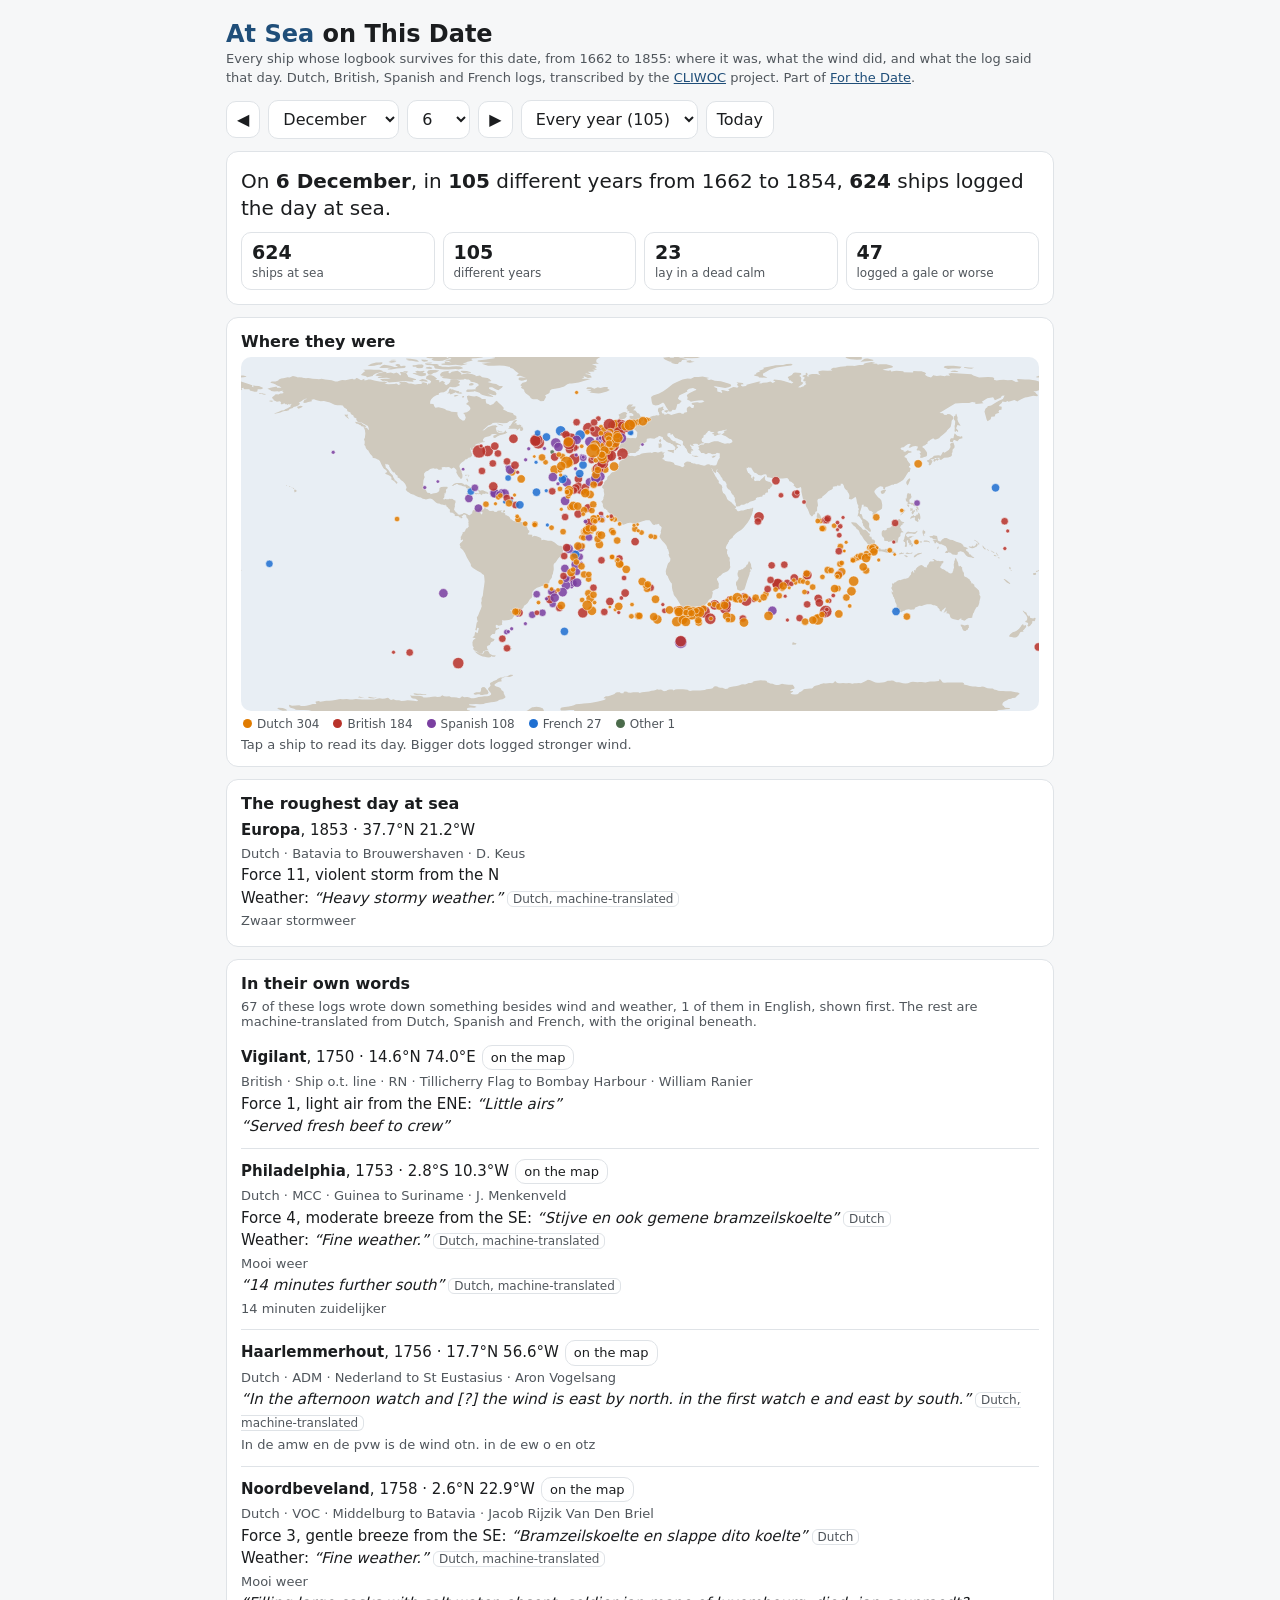
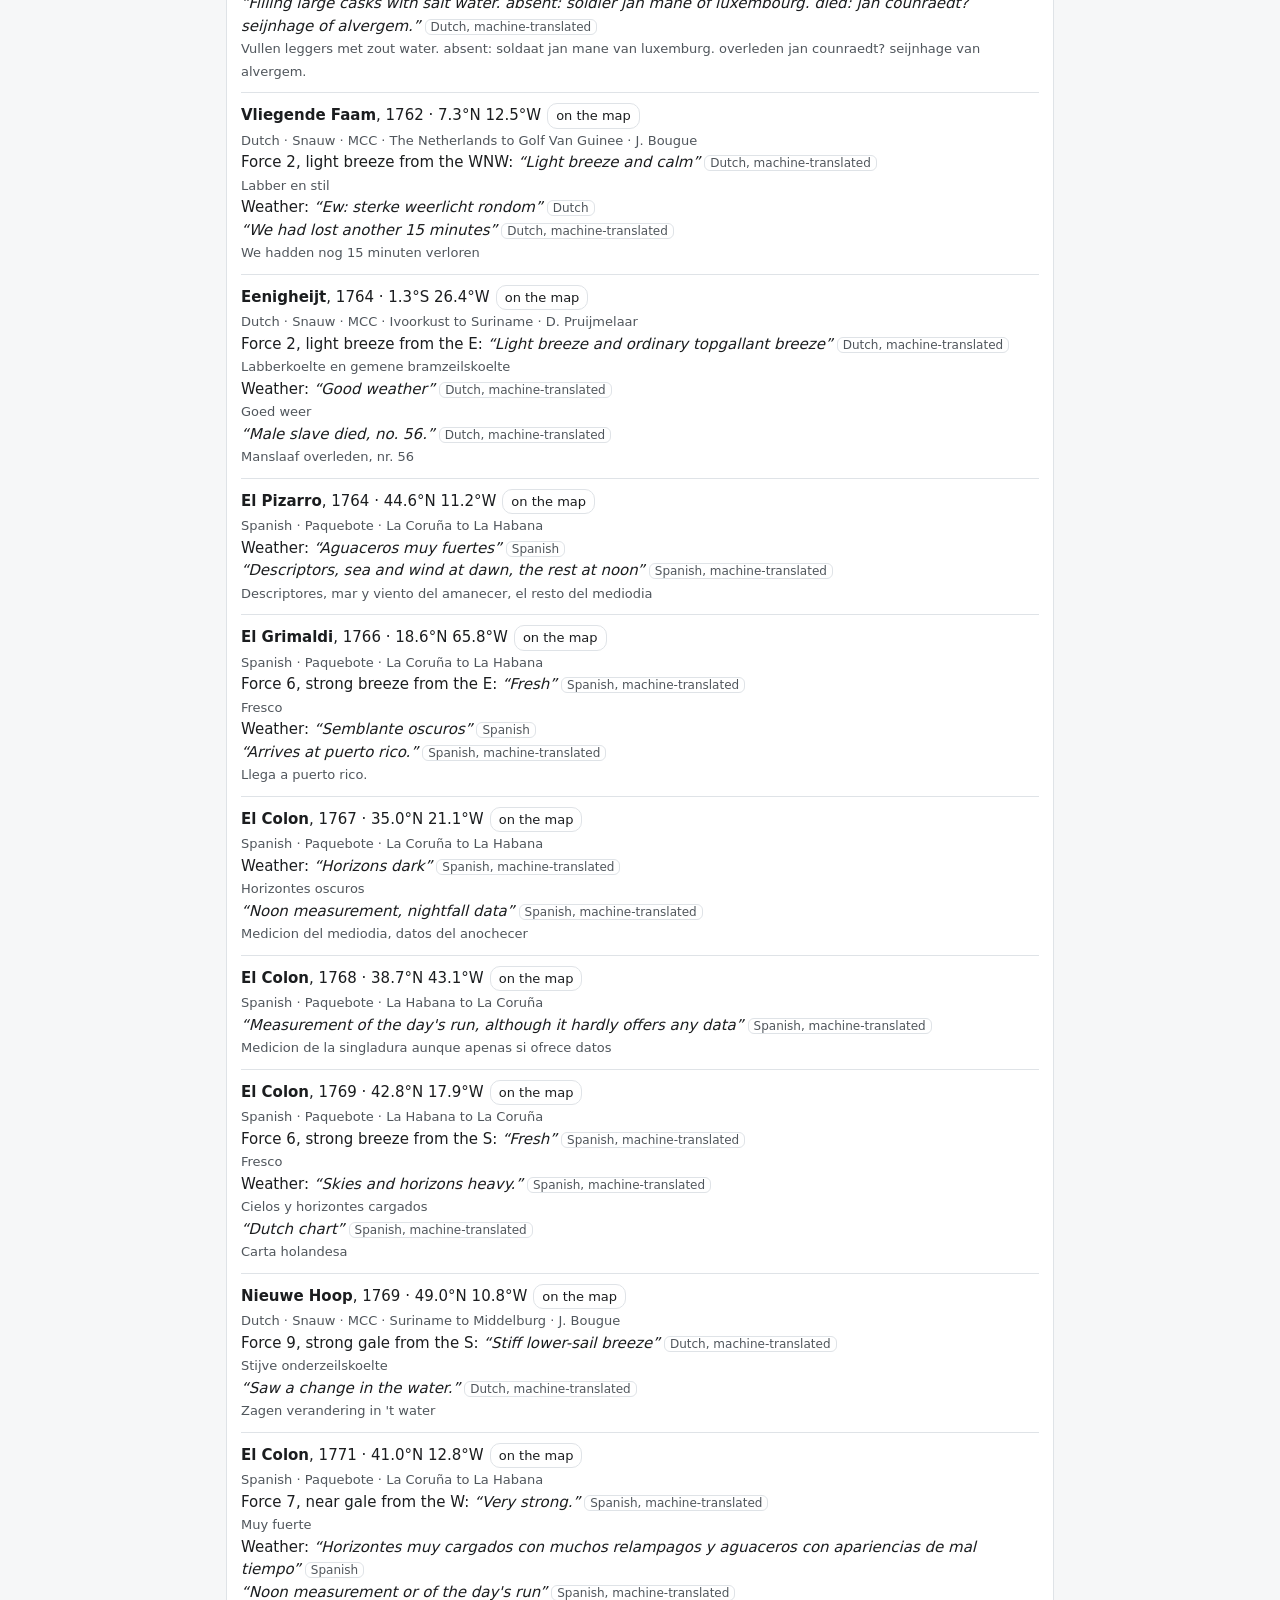
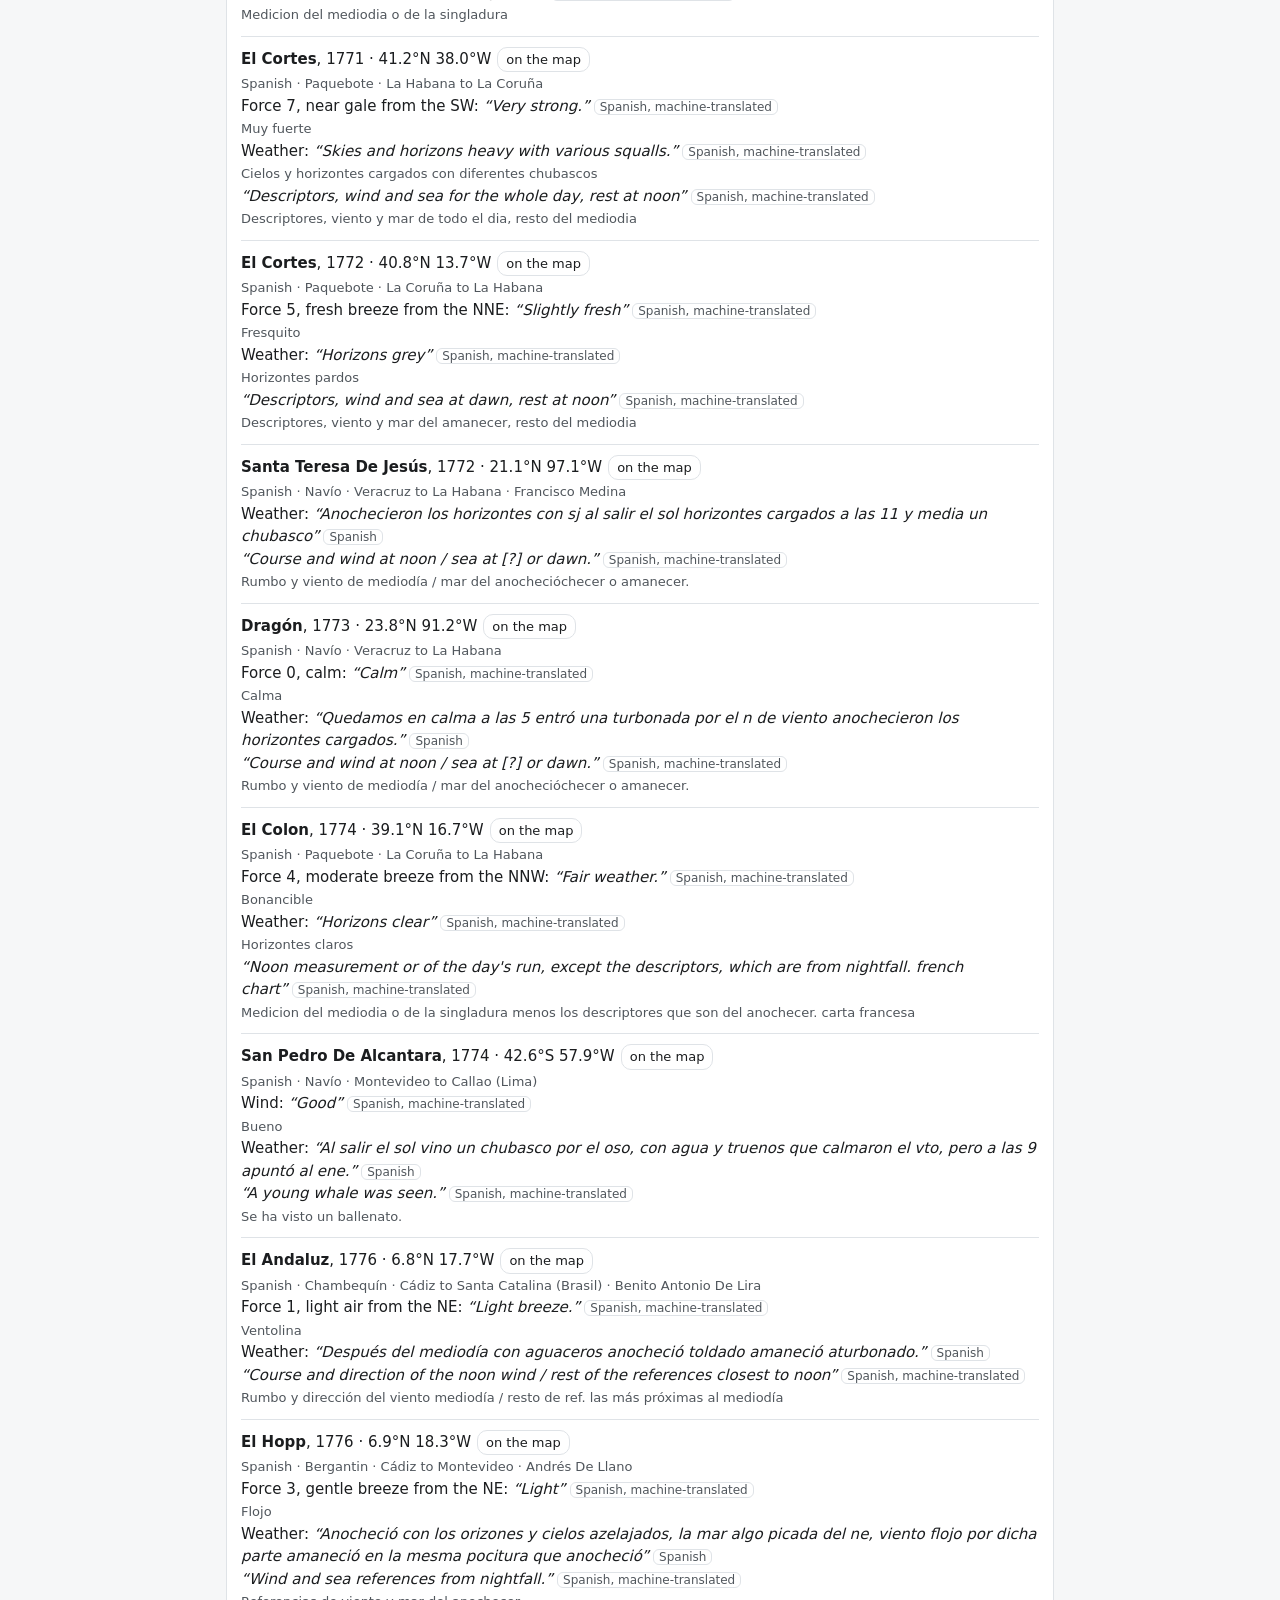
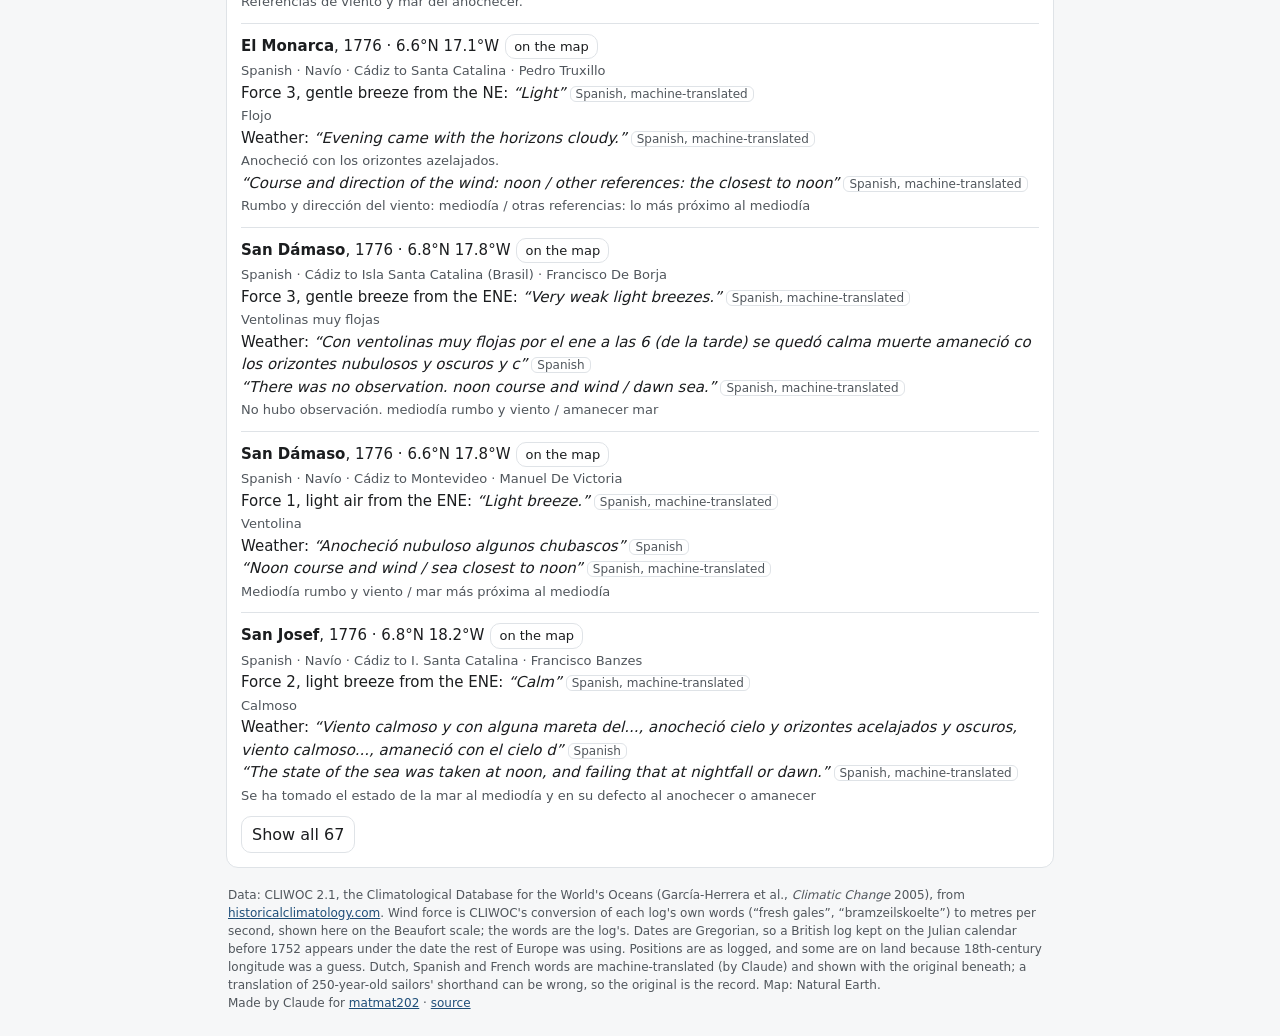
==== at-sea/index.html @ 1b6b8deb "Update For the Date 2026-11-05 🤖 Generated with [Claude Code](https://claude.com/claude-code)" ====
<!doctype html>
<html lang="en">
<head>
<meta charset="utf-8">
<meta name="viewport" content="width=device-width,initial-scale=1">
<title>At Sea on This Date · every ship that logged today, 1662–1855</title>
<link rel="icon" href="data:image/svg+xml,%3Csvg xmlns='http://www.w3.org/2000/svg' viewBox='0 0 32 32'%3E%3Crect width='32' height='32' rx='6' fill='%231f4e79'/%3E%3Cpath d='M16 5v17M9 20h14l-3 5h-8z M16 6l7 11h-7z' fill='%23fff' stroke='%23fff' stroke-width='1.5' stroke-linejoin='round'/%3E%3C/svg%3E">
<meta name="theme-color" content="#1f4e79">
<meta name="description" content="Every ship whose logbook survives for today's date, 1662–1855: where it was, what the wind did, and what the log said, from 254,642 days of Dutch, British, Spanish and French logs (CLIWOC).">
<meta property="og:type" content="website">
<meta property="og:url" content="https://matmat202.github.io/for-the-date/at-sea/">
<meta property="og:title" content="At Sea on This Date">
<meta property="og:description" content="Every ship that logged today's date, 1662–1855, in its own words.">
<style>
:root{color-scheme:light;--ground:#f6f7f8;--card:#fff;--ink:#1b1d1f;--ink-2:#50565c;--line:#dfe3e7;
  --accent:#1f4e79;--sea:#e8eef4;--land:#cfc9bd;
  --n-br:#b8322a;--n-du:#e07b00;--n-sp:#7a3fa0;--n-fr:#1f6fd1;--n-ot:#4b6b4b;
  --f-ui:system-ui,-apple-system,"Segoe UI",sans-serif}
@media (prefers-color-scheme:dark){:root{color-scheme:dark;--ground:#121416;--card:#1b1e21;--ink:#eef0f2;--ink-2:#b5bcc3;
  --line:#33383d;--accent:#8fc1ee;--sea:#16222e;--land:#4a463f;
  --n-br:#ff7a6e;--n-du:#ffb347;--n-sp:#c79bea;--n-fr:#7ab4ff;--n-ot:#9cc79c}}
*{box-sizing:border-box}
body{margin:0;background:var(--ground);color:var(--ink);font-family:var(--f-ui);font-size:15px}
main{max-width:860px;margin:0 auto;padding:16px}
h1{font-size:24px;margin:4px 0 2px}h1 span{color:var(--accent)}
.sub{color:var(--ink-2);font-size:13px;margin:0 0 12px;line-height:1.45}
a{color:var(--accent)}
:focus-visible{outline:3px solid var(--accent);outline-offset:2px}
.row{display:flex;flex-wrap:wrap;gap:8px;align-items:center;margin:0 0 8px}
select,button{font:inherit;font-size:16px;padding:8px 10px;border:1px solid var(--line);border-radius:10px;background:var(--card);color:var(--ink)}
button{cursor:pointer}
.v{position:absolute;width:1px;height:1px;overflow:hidden;clip:rect(0 0 0 0)}
.card{background:var(--card);border:1px solid var(--line);border-radius:12px;padding:14px;margin:12px 0 0}
.card h2{font-size:16px;margin:0 0 6px}
.big{font-size:20px;margin:2px 0 4px;line-height:1.35}
.big b{font-variant-numeric:tabular-nums}
.facts{display:grid;grid-template-columns:repeat(4,1fr);gap:8px;margin:10px 0 0;padding:0;list-style:none}
.facts li{border:1px solid var(--line);border-radius:10px;padding:8px 10px}
.facts b{display:block;font-size:19px;font-variant-numeric:tabular-nums}
.facts span{font-size:12px;color:var(--ink-2)}
#map svg{display:block;width:100%;height:auto;border-radius:10px}
#map .sea{fill:var(--sea)}#map .land{fill:var(--land)}
#map circle{stroke:var(--card);stroke-width:.25;cursor:pointer;opacity:.85}
#map circle.on{stroke:var(--ink);stroke-width:.9;opacity:1}
.n-BRITISH{fill:var(--n-br);background:var(--n-br)}.n-DUTCH{fill:var(--n-du);background:var(--n-du)}
.n-SPANISH{fill:var(--n-sp);background:var(--n-sp)}.n-FRENCH{fill:var(--n-fr);background:var(--n-fr)}
.n-OTHER{fill:var(--n-ot);background:var(--n-ot)}
.key{display:flex;gap:14px;font-size:12px;color:var(--ink-2);margin:6px 2px 0;flex-wrap:wrap}
.key i{display:inline-block;width:9px;height:9px;border-radius:50%;margin-right:5px}
.ship{margin:0;line-height:1.5}
.ship .who{font-weight:650}
.ship .meta{color:var(--ink-2);font-size:13px}
.ship q{font-style:italic}
.ship .orig{font-size:13px;color:var(--ink-2)}
.ship .lang{font-size:12px;color:var(--ink-2);border:1px solid var(--line);border-radius:6px;padding:0 5px;margin-left:4px}
ol.words{list-style:none;margin:0;padding:0}
ol.words li{border-top:1px solid var(--line);padding:10px 0}
ol.words li:first-child{border-top:0}
ol.words button.go{padding:2px 8px;font-size:13px;margin-left:6px}
.msg{color:var(--ink-2)}
footer{font-size:12px;color:var(--ink-2);line-height:1.5;margin:18px 2px 8px}
[hidden]{display:none!important}
@media (max-width:560px){.facts{grid-template-columns:repeat(2,1fr)}}
</style>
</head>
<body>
<main>
<h1><span>At Sea</span> on This Date</h1>
<p class="sub">Every ship whose logbook survives for this date, from 1662 to 1855: where it was, what the wind did, and
what the log said that day. Dutch, British, Spanish and French logs, transcribed by the
<a href="https://www.historicalclimatology.com/cliwoc.html">CLIWOC</a> project. Part of <a href="../">For the Date</a>.</p>
<div class="row">
  <button type="button" id="prev" aria-label="Previous date">◀</button>
  <label class="v" for="mo">Month</label><select id="mo"></select>
  <label class="v" for="dy">Day</label><select id="dy"></select>
  <button type="button" id="next" aria-label="Next date">▶</button>
  <label class="v" for="yr">Year</label><select id="yr"><option value="">Every year</option></select>
  <button type="button" id="today">Today</button>
</div>
<section class="card" aria-live="polite">
  <p class="big" id="big"><span class="msg">Loading the logs…</span></p>
  <ul class="facts" id="facts" hidden>
    <li><b id="fShips">–</b><span>ships at sea</span></li>
    <li><b id="fYears">–</b><span>different years</span></li>
    <li><b id="fCalm">–</b><span>lay in a dead calm</span></li>
    <li><b id="fGale">–</b><span>logged a gale or worse</span></li>
  </ul>
</section>
<section class="card">
  <h2>Where they were</h2>
  <div id="map" role="img" aria-label="World map of the ships' noon positions"></div>
  <div class="key" id="key"></div>
  <p class="msg" style="font-size:13px;margin:6px 0 0">Tap a ship to read its day. Bigger dots logged stronger wind.</p>
</section>
<section class="card" id="pick" hidden>
  <h2>This ship's day</h2>
  <div id="pickBody"></div>
</section>
<section class="card" id="stormCard" hidden>
  <h2>The roughest day at sea</h2>
  <div id="storm"></div>
</section>
<section class="card">
  <h2>In their own words</h2>
  <p class="msg" style="font-size:13px;margin:0 0 6px" id="wordsNote"></p>
  <ol class="words" id="words"></ol>
  <button type="button" id="more" hidden>Show all</button>
</section>
<footer>
  Data: CLIWOC 2.1, the Climatological Database for the World's Oceans (García-Herrera et al., <i>Climatic Change</i>
  2005), from <a href="https://www.historicalclimatology.com/cliwoc.html">historicalclimatology.com</a>. Wind force is
  CLIWOC's conversion of each log's own words (“fresh gales”, “bramzeilskoelte”) to metres per second, shown here on the
  Beaufort scale; the words are the log's. Dates are Gregorian, so a British log kept on the Julian calendar before 1752
  appears under the date the rest of Europe was using. Positions are as logged, and some are on land because
  18th-century longitude was a guess. Dutch, Spanish and French words are machine-translated (by Claude) and shown with the original beneath; a
  translation of 250-year-old sailors' shorthand can be wrong, so the original is the record. Map: Natural Earth.
  <br>Made by Claude for <a href="https://matmat202.github.io/">matmat202</a> ·
  <a href="https://github.com/matmat202/for-the-date">source</a>
</footer>
</main>
<script type="module" src="app.js"></script>
</body>
</html>
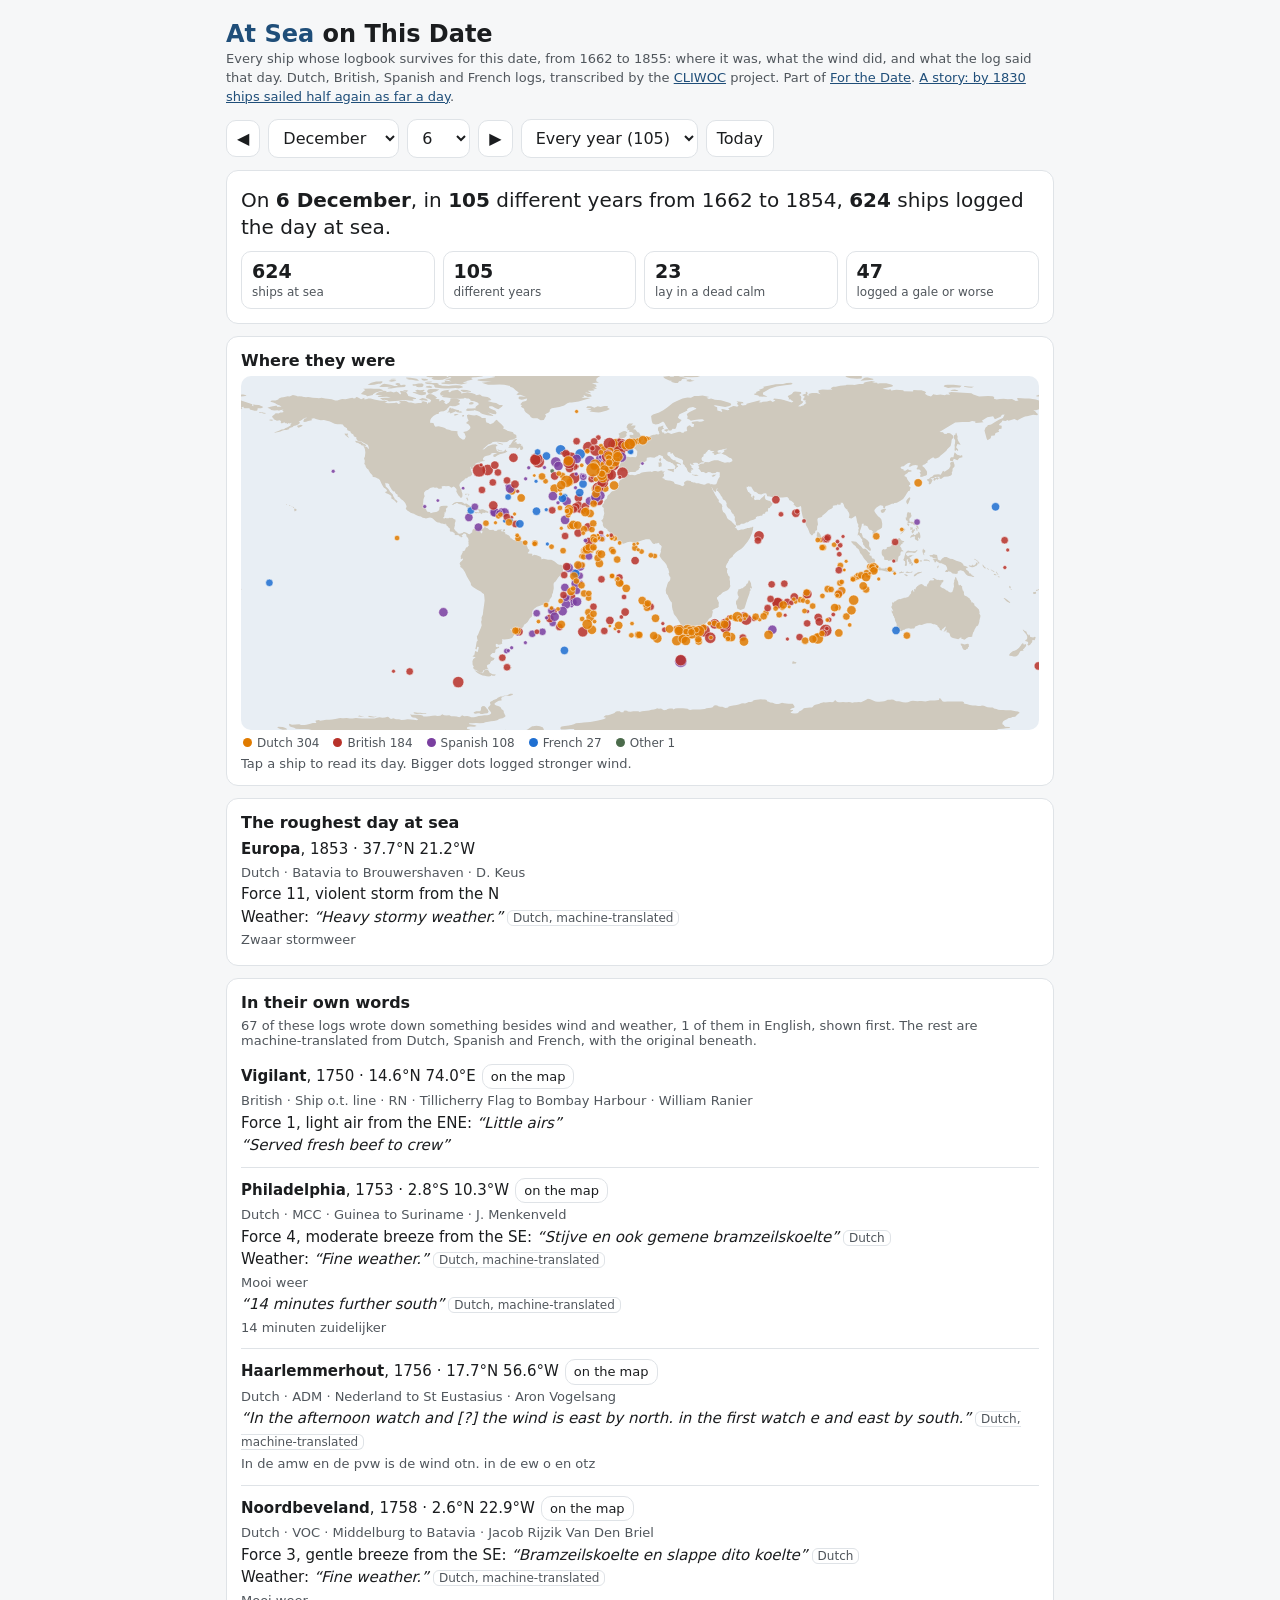
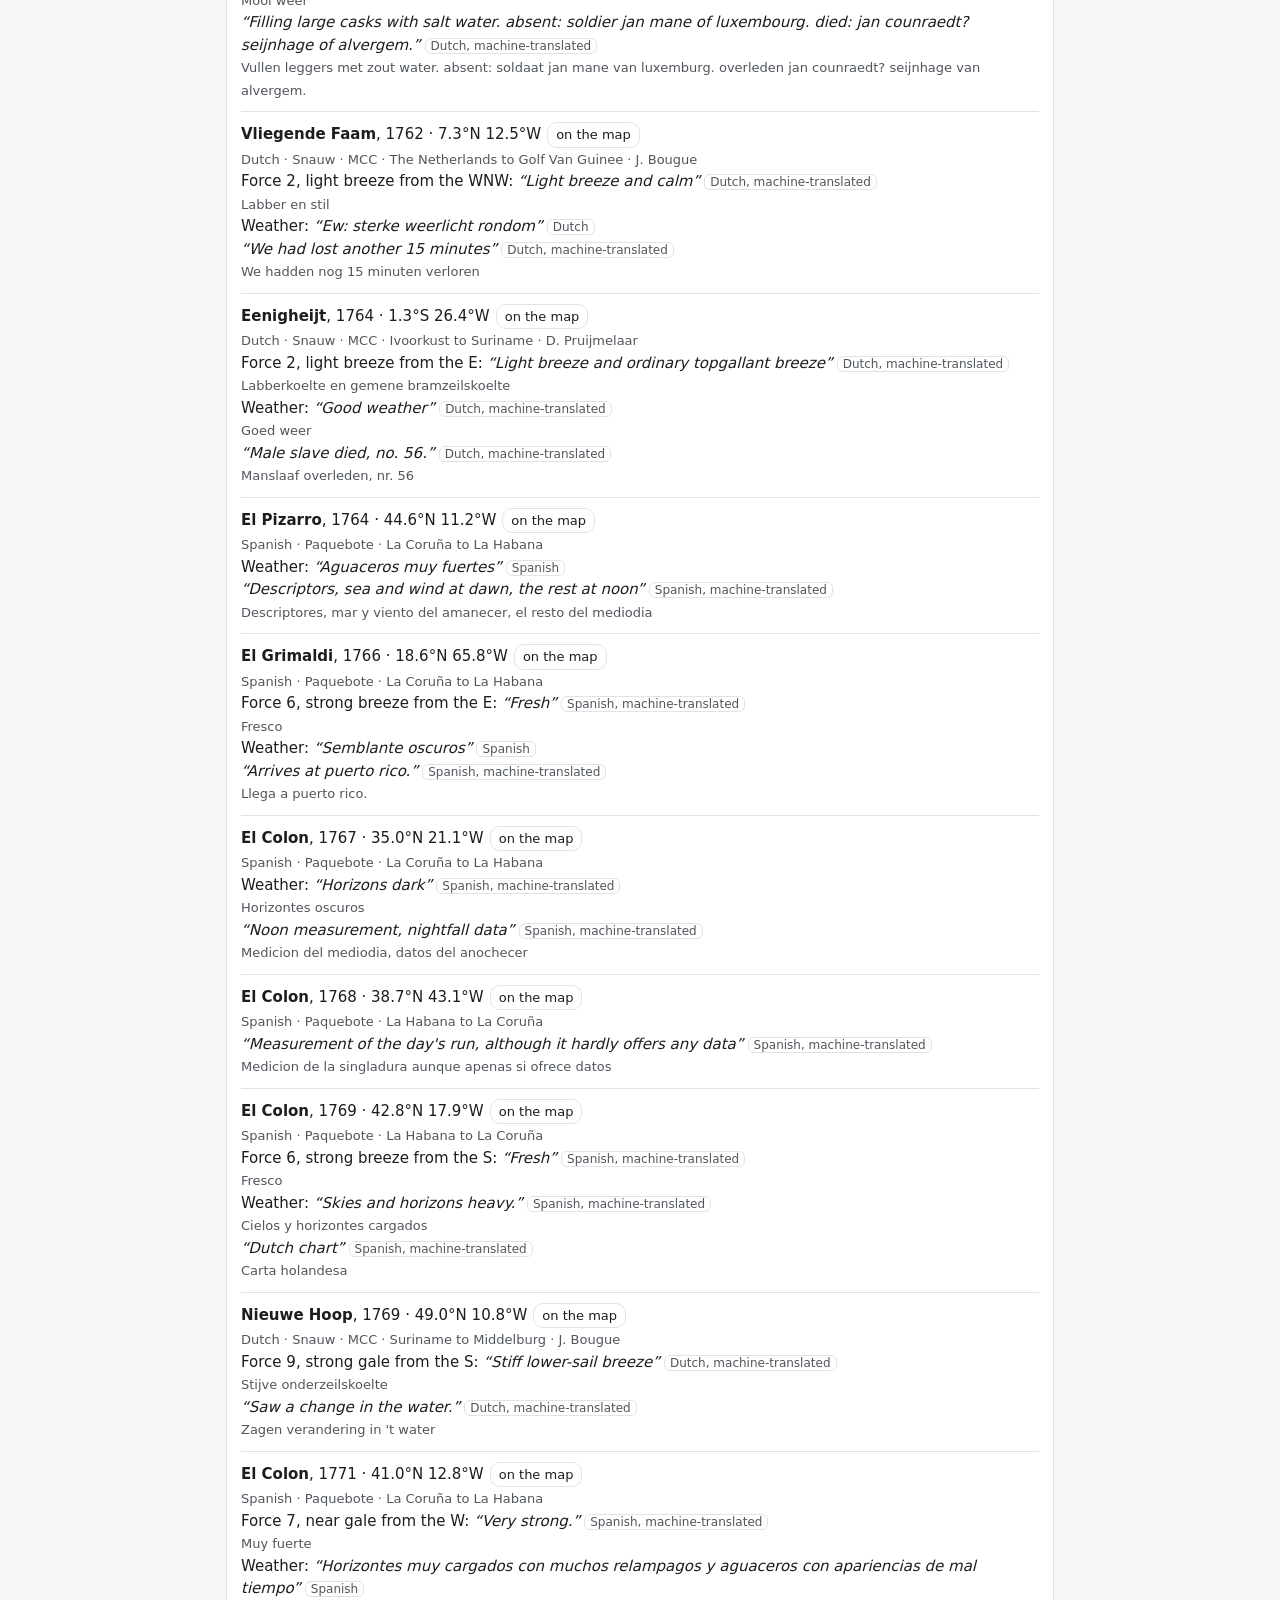
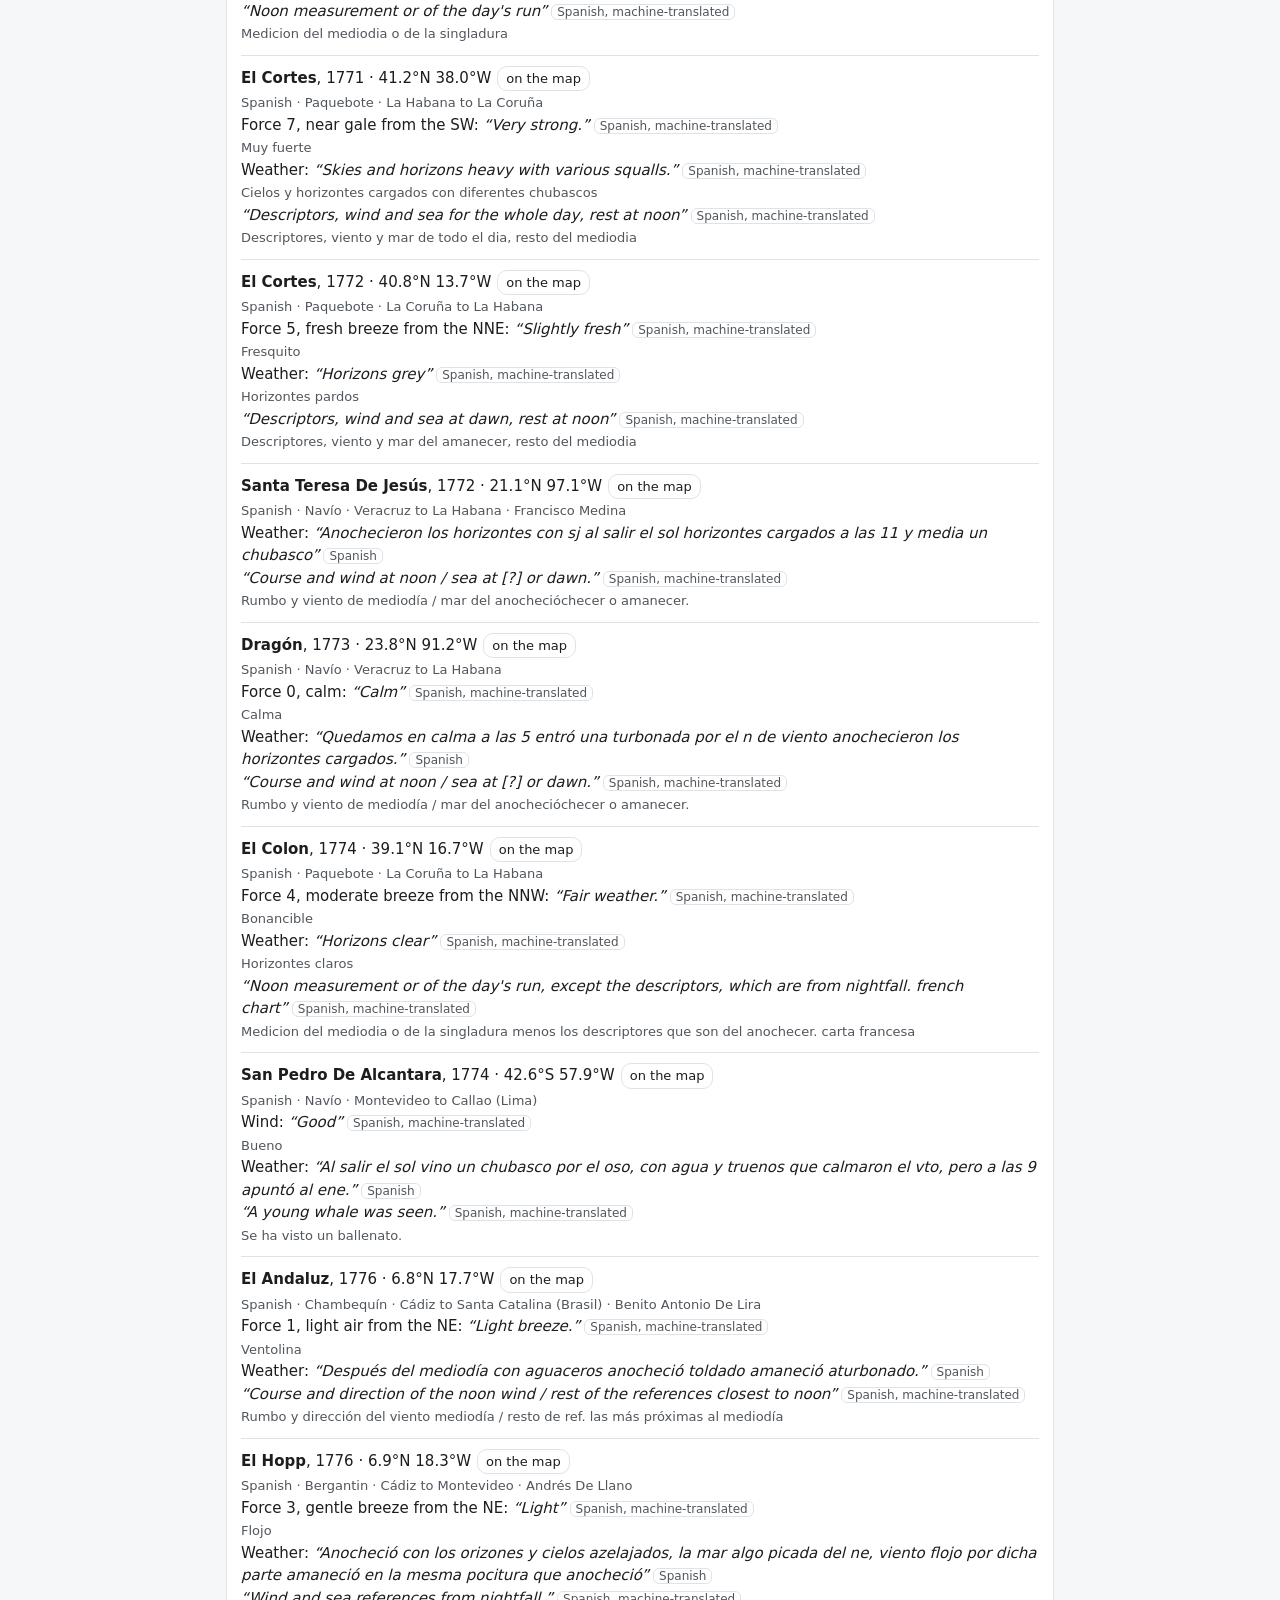
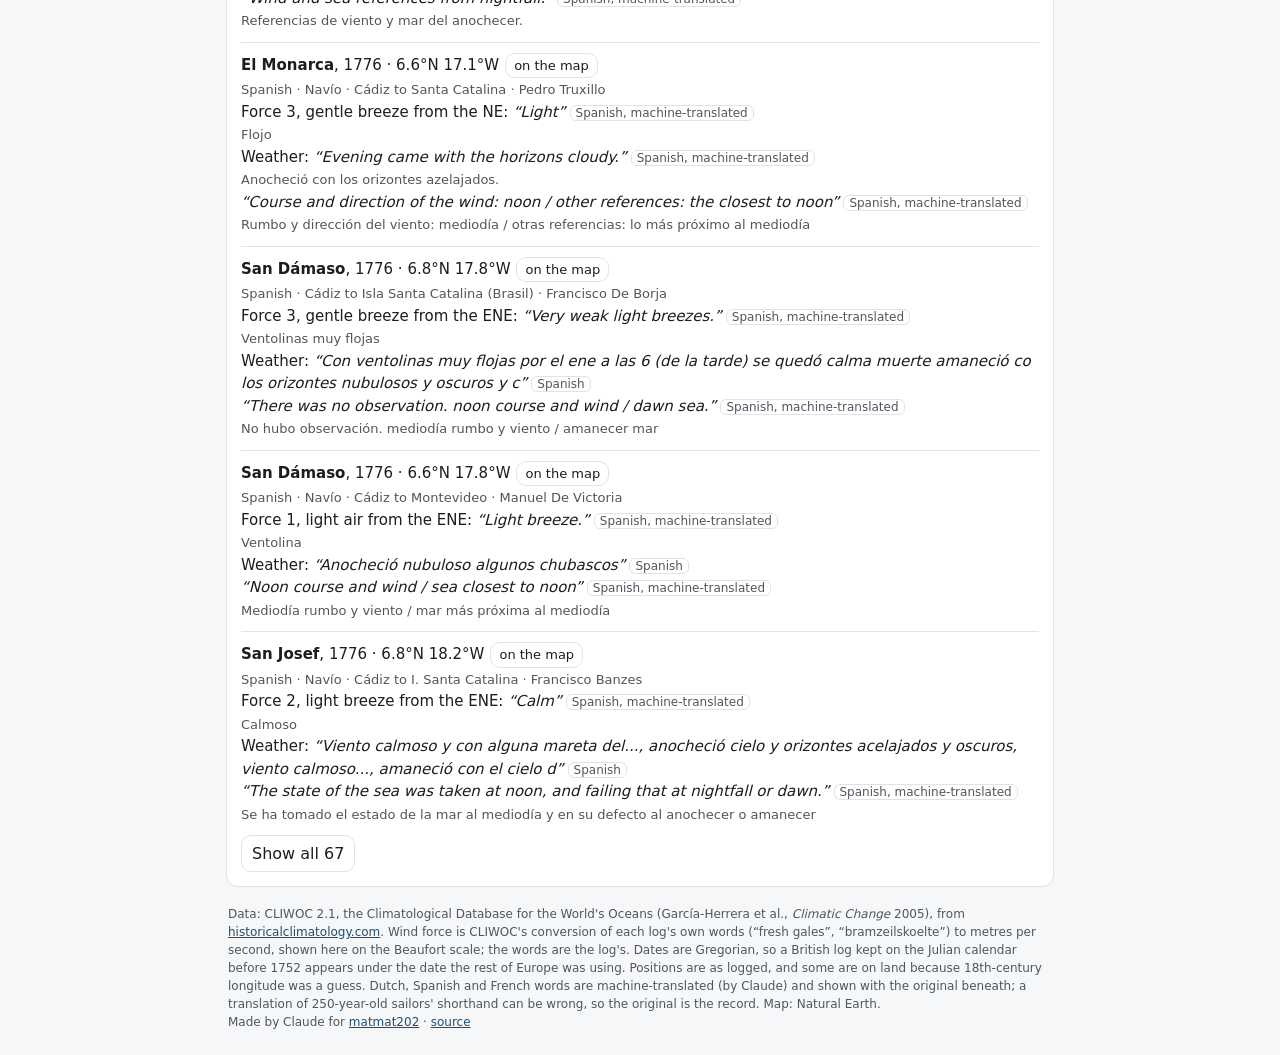
==== commit f7cfa6d7: "Update For the Date 2026-11-16 🤖 Generated with [Claude Code](https://claude.com/claude-code)" ====
--- a/at-sea/index.html
+++ b/at-sea/index.html
@@ -68,7 +68,8 @@
 <h1><span>At Sea</span> on This Date</h1>
 <p class="sub">Every ship whose logbook survives for this date, from 1662 to 1855: where it was, what the wind did, and
 what the log said that day. Dutch, British, Spanish and French logs, transcribed by the
-<a href="https://www.historicalclimatology.com/cliwoc.html">CLIWOC</a> project. Part of <a href="../">For the Date</a>.</p>
+<a href="https://www.historicalclimatology.com/cliwoc.html">CLIWOC</a> project. Part of <a href="../">For the Date</a>.
+<a href="story/">A story: by 1830 ships sailed half again as far a day</a>.</p>
 <div class="row">
   <button type="button" id="prev" aria-label="Previous date">◀</button>
   <label class="v" for="mo">Month</label><select id="mo"></select>
